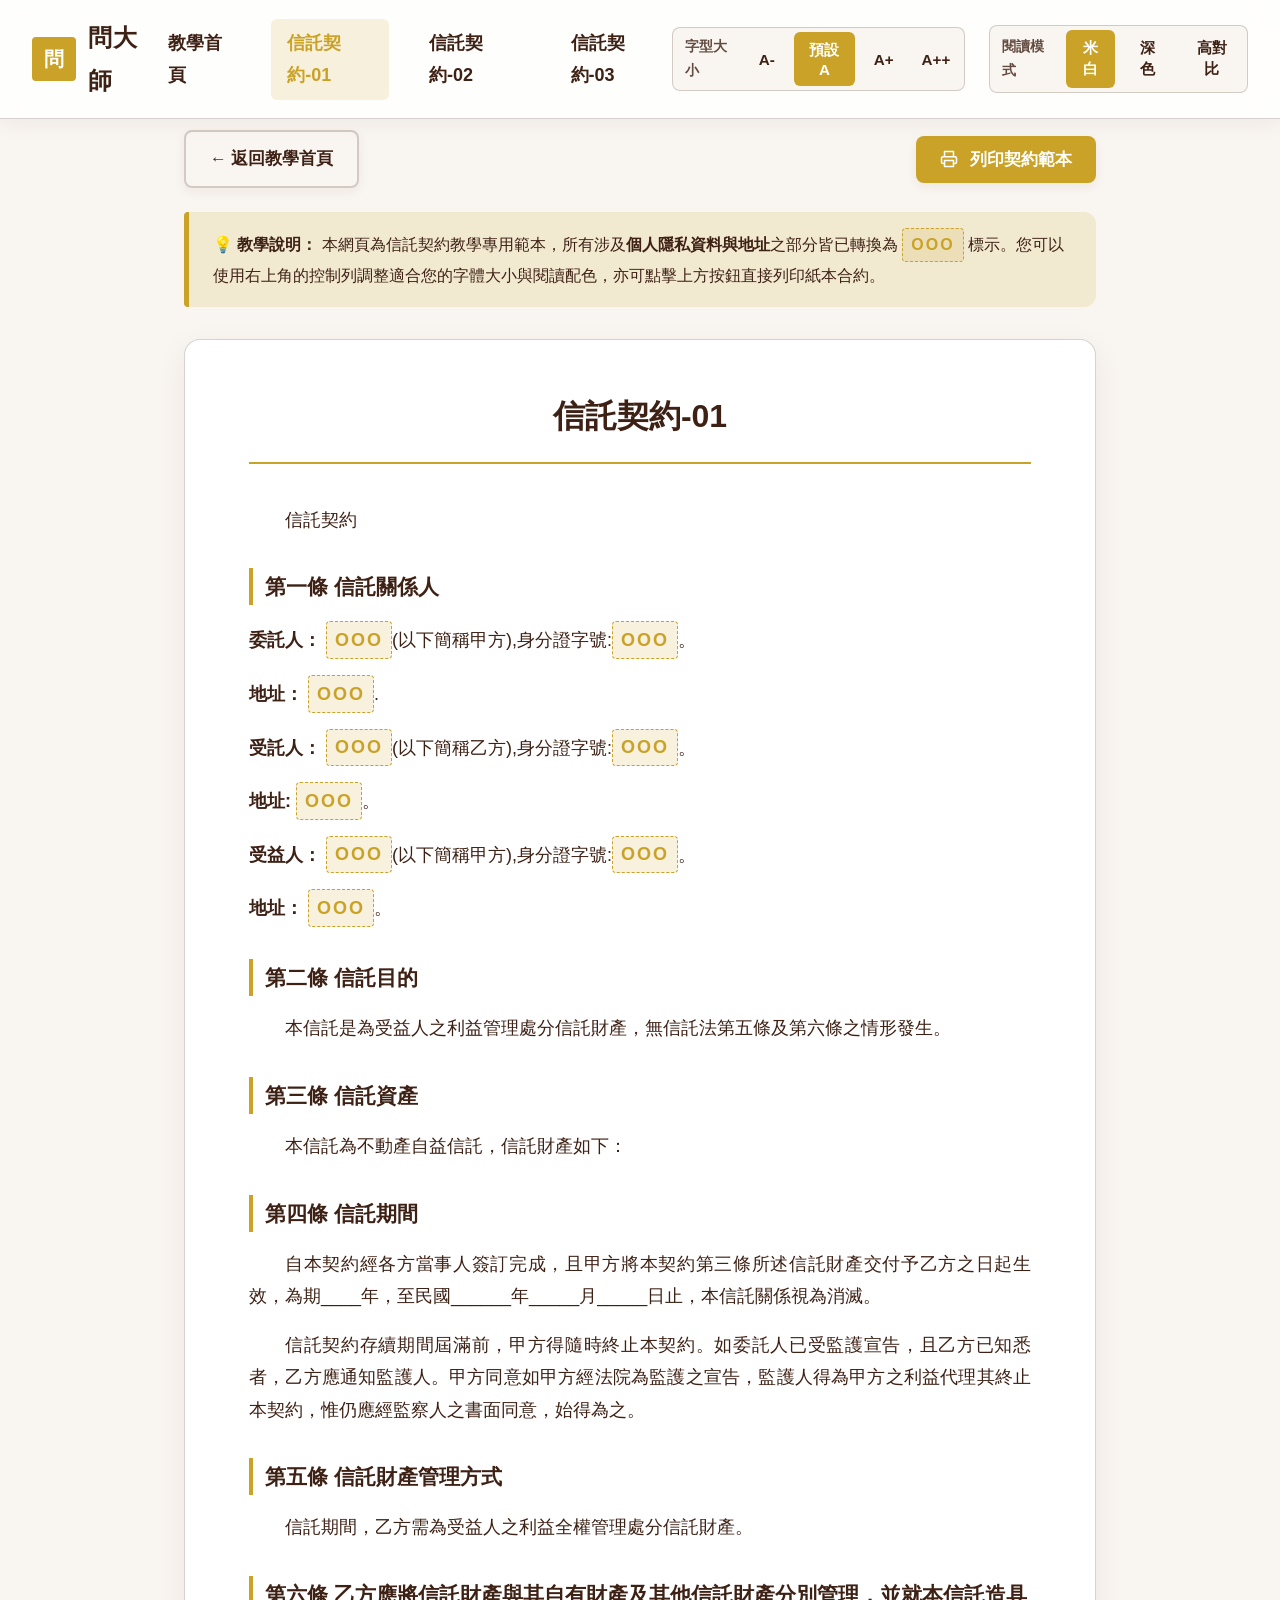
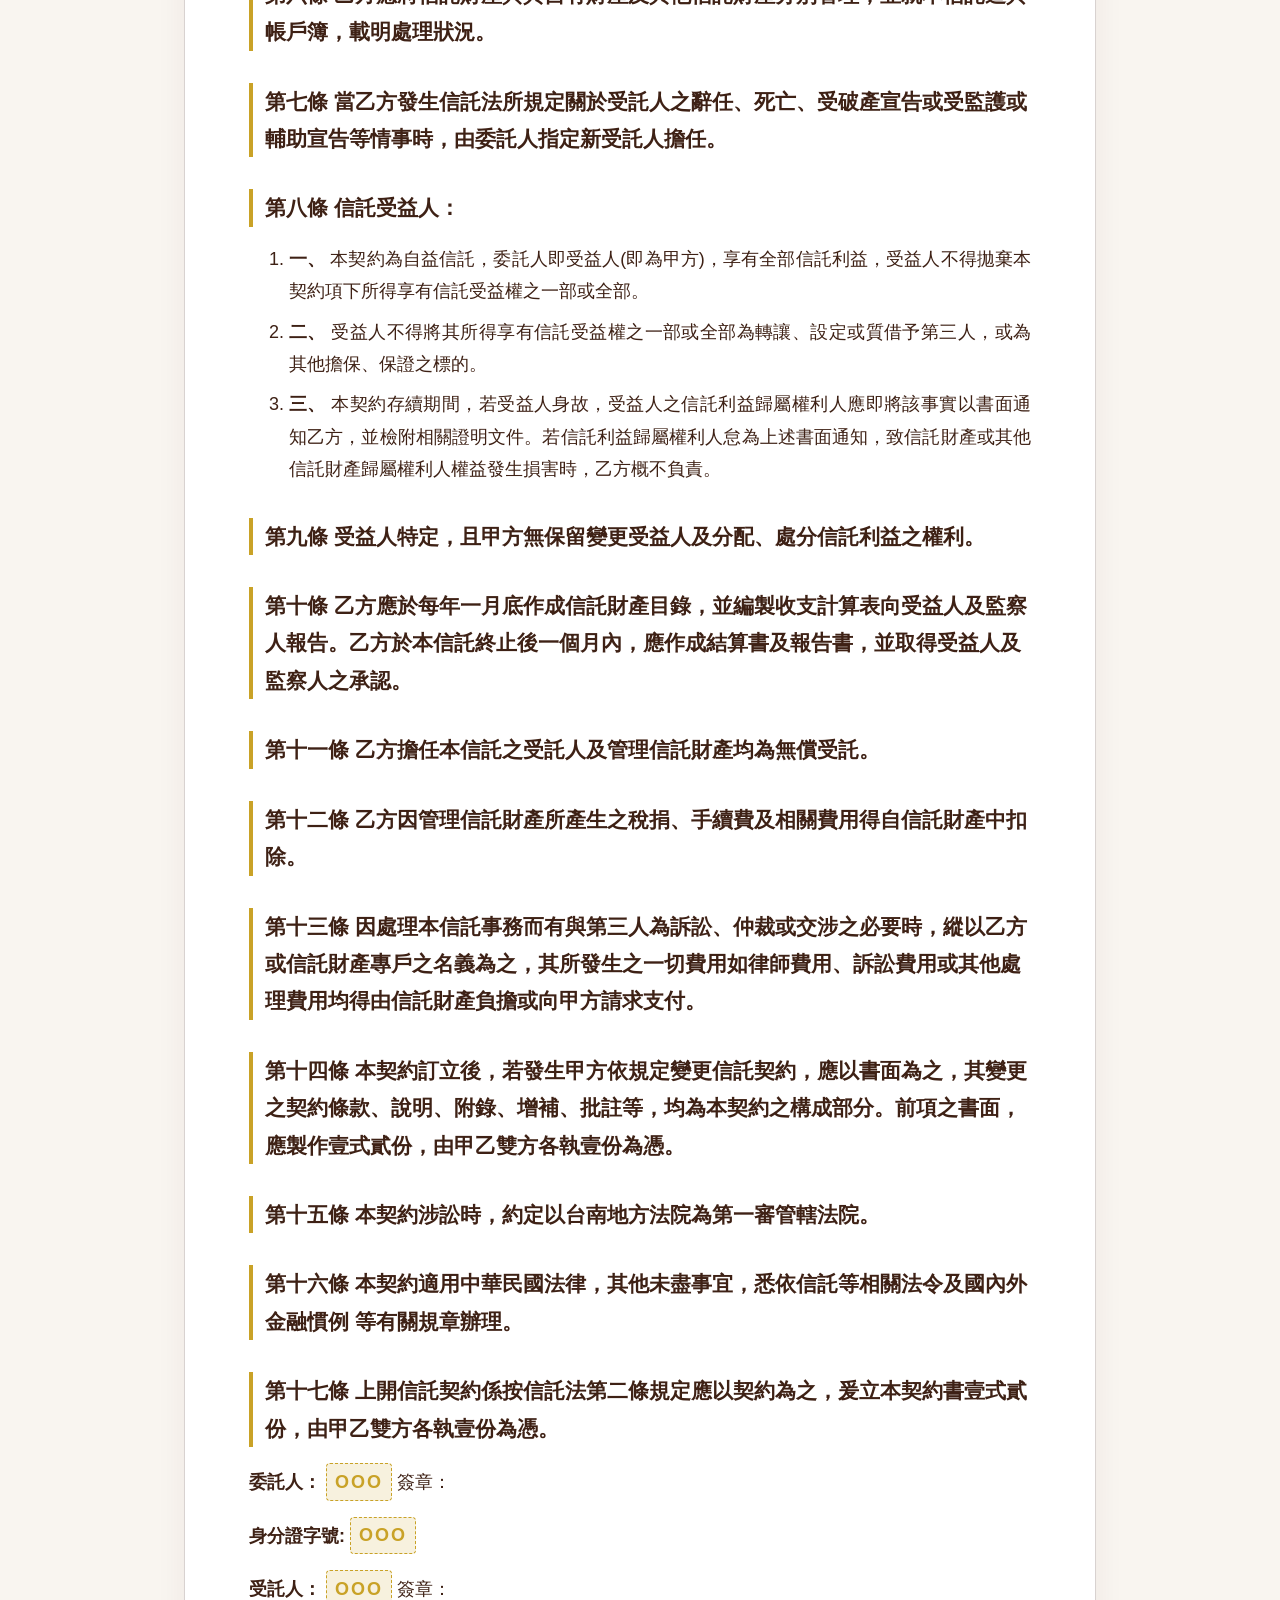
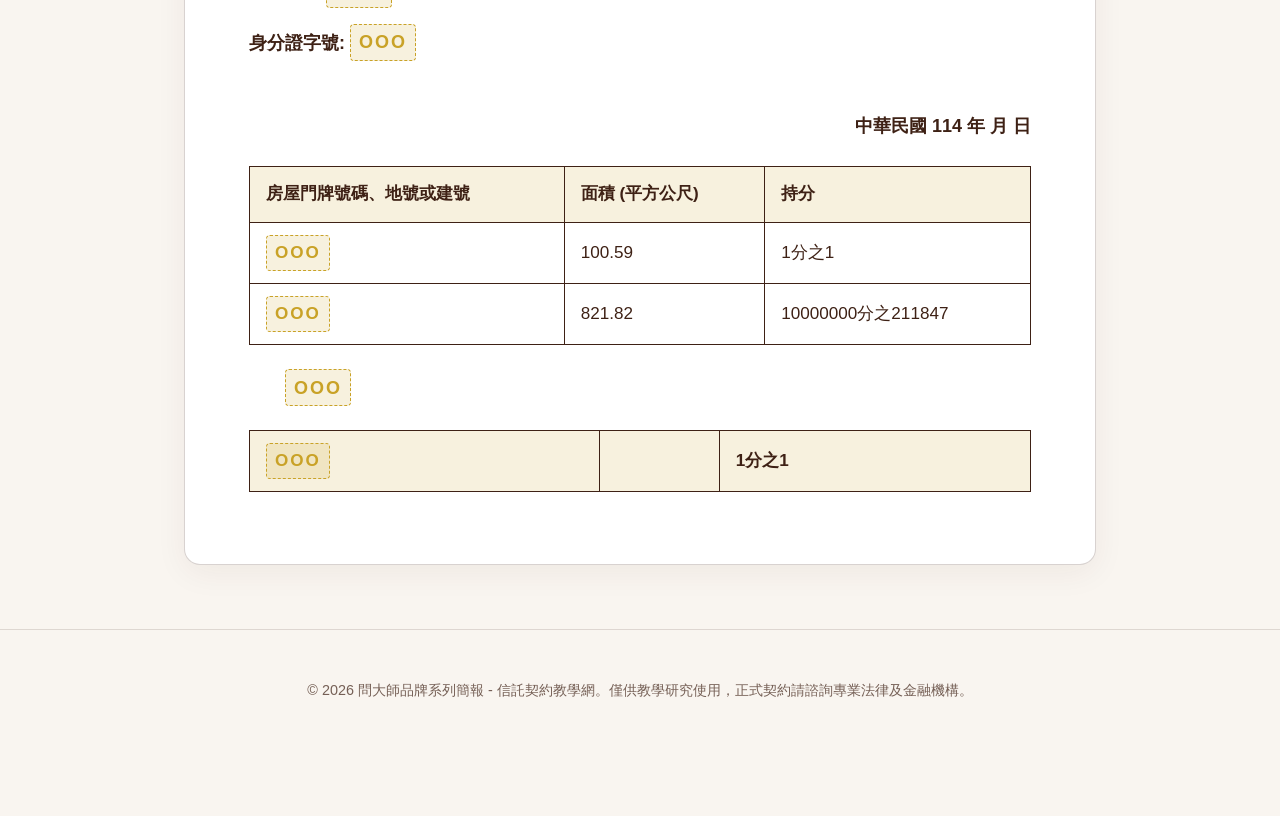
==== 信託契約-01.html @ 3332a733 "feat: initial commit of trust contract templates for teaching" ====
<!DOCTYPE html>
<html lang="zh-TW">
<head>
  <meta charset="UTF-8">
  <meta name="viewport" content="width=device-width, initial-scale=1.0">
  <title>信託契約-01 - 問大師信託契約教學網</title>
  <meta name="description" content="提供最清晰、無障礙的信託契約範本教學，專為熟齡及高齡學生設計，字型加大、對比清晰、支援列印。">
  <link rel="stylesheet" href="style.css">
</head>
<body>

  <!-- 頂部無障礙導覽列 -->
  <header class="top-bar">
    <a href="index.html" class="brand">
      <span class="brand-logo">問</span>
      <span class="brand-name">問大師</span>
    </a>
    <nav class="nav-links">
      <a href="index.html" id="nav-home" class="">教學首頁</a>
      <a href="信託契約-01.html" id="nav-c1" class="active">信託契約-01</a>
      <a href="信託契約-02.html" id="nav-c2" class="">信託契約-02</a>
      <a href="信託契約-03.html" id="nav-c3" class="">信託契約-03</a>
    </nav>
    <div class="accessibility-bar">
      <div class="control-group" id="font-controls">
        <span class="control-label">字型大小</span>
        <button class="btn-acc" id="btn-font-sm" title="小字級">A-</button>
        <button class="btn-acc" id="btn-font-md" title="預設字級">預設 A</button>
        <button class="btn-acc" id="btn-font-lg" title="大字級">A+</button>
        <button class="btn-acc" id="btn-font-xl" title="超大字級">A++</button>
      </div>
      <div class="control-group" id="theme-controls">
        <span class="control-label">閱讀模式</span>
        <button class="btn-acc" id="btn-theme-cream" title="護眼米白">米白</button>
        <button class="btn-acc" id="btn-theme-dark" title="護眼深色">深色</button>
        <button class="btn-acc" id="btn-theme-contrast" title="高對比度">高對比</button>
      </div>
    </div>
  </header>

  <main class="container">
    <div class="action-bar">
      <a href="index.html" class="btn-action btn-secondary">&larr; 返回教學首頁</a>
      <button class="btn-action" id="btn-print">
        <svg width="18" height="18" viewBox="0 0 24 24" fill="none" stroke="currentColor" stroke-width="2" stroke-linecap="round" stroke-linejoin="round" style="margin-right: 4px;"><path d="M6 9V2h12v7M6 18H4a2 2 0 0 1-2-2v-5a2 2 0 0 1 2-2h16a2 2 0 0 1 2 2v5a2 2 0 0 1-2 2h-2"/><path d="M6 14h12v8H6z"/></svg>
        列印契約範本
      </button>
    </div>

    <div class="info-alert">
      <strong>💡 教學說明：</strong> 本網頁為信託契約教學專用範本，所有涉及<strong>個人隱私資料與地址</strong>之部分皆已轉換為 <span class="redacted">OOO</span> 標示。您可以使用右上角的控制列調整適合您的字體大小與閱讀配色，亦可點擊上方按鈕直接列印紙本合約。
    </div>

    <article class="contract-paper">
      <h1 class="contract-title">信託契約-01</h1>
      <p class="contract-p">信託契約</p>
<div class="contract-section"><h3>第一條 信託關係人</h3></div>
<p class="contract-p no-indent"><strong>委託人：</strong> <span class="redacted">OOO</span>(以下簡稱甲方),身分證字號:<span class="redacted">OOO</span>。</p>
<p class="contract-p no-indent"><strong>地址：</strong> <span class="redacted">OOO</span>.</p>
<p class="contract-p no-indent"><strong>受託人：</strong> <span class="redacted">OOO</span>(以下簡稱乙方),身分證字號:<span class="redacted">OOO</span>。</p>
<p class="contract-p no-indent"><strong>地址:</strong> <span class="redacted">OOO</span>。</p>
<p class="contract-p no-indent"><strong>受益人：</strong> <span class="redacted">OOO</span>(以下簡稱甲方),身分證字號:<span class="redacted">OOO</span>。</p>
<p class="contract-p no-indent"><strong>地址：</strong> <span class="redacted">OOO</span>。</p>
<div class="contract-section"><h3>第二條 信託目的</h3></div>
<p class="contract-p">本信託是為受益人之利益管理處分信託財產，無信託法第五條及第六條之情形發生。</p>
<div class="contract-section"><h3>第三條 信託資產</h3></div>
<p class="contract-p">本信託為不動產自益信託，信託財產如下：</p>
<div class="contract-section"><h3>第四條 信託期間</h3></div>
<p class="contract-p">自本契約經各方當事人簽訂完成，且甲方將本契約第三條所述信託財產交付予乙方之日起生效，為期____年，至民國______年_____月_____日止，本信託關係視為消滅。</p>
<p class="contract-p">信託契約存續期間屆滿前，甲方得隨時終止本契約。如委託人已受監護宣告，且乙方已知悉者，乙方應通知監護人。甲方同意如甲方經法院為監護之宣告，監護人得為甲方之利益代理其終止本契約，惟仍應經監察人之書面同意，始得為之。</p>
<div class="contract-section"><h3>第五條 信託財產管理方式</h3></div>
<p class="contract-p">信託期間，乙方需為受益人之利益全權管理處分信託財產。</p>
<div class="contract-section"><h3>第六條 乙方應將信託財產與其自有財產及其他信託財產分別管理，並就本信託造具帳戶簿，載明處理狀況。</h3></div>
<div class="contract-section"><h3>第七條 當乙方發生信託法所規定關於受託人之辭任、死亡、受破產宣告或受監護或輔助宣告等情事時，由委託人指定新受託人擔任。</h3></div>
<div class="contract-section"><h3>第八條 信託受益人：</h3></div>
<ol class="contract-list"><li><strong>一、</strong> 本契約為自益信託，委託人即受益人(即為甲方)，享有全部信託利益，受益人不得拋棄本契約項下所得享有信託受益權之一部或全部。</li><li><strong>二、</strong> 受益人不得將其所得享有信託受益權之一部或全部為轉讓、設定或質借予第三人，或為其他擔保、保證之標的。</li><li><strong>三、</strong> 本契約存續期間，若受益人身故，受益人之信託利益歸屬權利人應即將該事實以書面通知乙方，並檢附相關證明文件。若信託利益歸屬權利人怠為上述書面通知，致信託財產或其他信託財產歸屬權利人權益發生損害時，乙方概不負責。</li></ol>
<div class="contract-section"><h3>第九條 受益人特定，且甲方無保留變更受益人及分配、處分信託利益之權利。</h3></div>
<div class="contract-section"><h3>第十條 乙方應於每年一月底作成信託財產目錄，並編製收支計算表向受益人及監察人報告。乙方於本信託終止後一個月內，應作成結算書及報告書，並取得受益人及監察人之承認。</h3></div>
<div class="contract-section"><h3>第十一條 乙方擔任本信託之受託人及管理信託財產均為無償受託。</h3></div>
<div class="contract-section"><h3>第十二條 乙方因管理信託財產所產生之稅捐、手續費及相關費用得自信託財產中扣除。</h3></div>
<div class="contract-section"><h3>第十三條 因處理本信託事務而有與第三人為訴訟、仲裁或交涉之必要時，縱以乙方或信託財產專戶之名義為之，其所發生之一切費用如律師費用、訴訟費用或其他處理費用均得由信託財產負擔或向甲方請求支付。</h3></div>
<div class="contract-section"><h3>第十四條 本契約訂立後，若發生甲方依規定變更信託契約，應以書面為之，其變更之契約條款、說明、附錄、增補、批註等，均為本契約之構成部分。前項之書面，應製作壹式貳份，由甲乙雙方各執壹份為憑。</h3></div>
<div class="contract-section"><h3>第十五條 本契約涉訟時，約定以台南地方法院為第一審管轄法院。</h3></div>
<div class="contract-section"><h3>第十六條 本契約適用中華民國法律，其他未盡事宜，悉依信託等相關法令及國內外金融慣例   等有關規章辦理。</h3></div>
<div class="contract-section"><h3>第十七條 上開信託契約係按信託法第二條規定應以契約為之，爰立本契約書壹式貳份，由甲乙雙方各執壹份為憑。</h3></div>
<p class="contract-p no-indent"><strong>委託人：</strong> <span class="redacted">OOO</span>           簽章：</p>
<p class="contract-p no-indent"><strong>身分證字號:</strong> <span class="redacted">OOO</span></p>
<p class="contract-p no-indent"><strong>受託人：</strong> <span class="redacted">OOO</span>      簽章：</p>
<p class="contract-p no-indent"><strong>身分證字號:</strong> <span class="redacted">OOO</span></p>
<br><p class="contract-p no-indent" style="text-align: right; font-weight: bold;">中華民國 114 年   月   日</p>
<table class="contract-table">
  <tr>
    <th>房屋門牌號碼、地號或建號</th>
    <th>面積 (平方公尺)</th>
    <th>持分</th>
  </tr>
  <tr>
    <td><span class="redacted">OOO</span></td>
    <td>100.59</td>
    <td>1分之1</td>
  </tr>
  <tr>
    <td><span class="redacted">OOO</span></td>
    <td>821.82</td>
    <td>10000000分之211847</td>
  </tr>
</table>
<p class="contract-p"><span class="redacted">OOO</span></p>
<table class="contract-table">
  <tr>
    <th><span class="redacted">OOO</span></th>
    <th></th>
    <th>1分之1</th>
  </tr>
</table>
    </article>
  </main>

  <footer>
    <p>&copy; 2026 問大師品牌系列簡報 - 信託契約教學網。僅供教學研究使用，正式契約請諮詢專業法律及金融機構。</p>
  </footer>

  <script src="script.js"></script>
</body>
</html>
---- style.css ----
/*
 * 問大師信託契約教學網 - 共用樣式表
 * 專為 50 歲以上中高齡學生設計，注重高對比度、加大字型與無障礙閱讀
 */

/* 變數定義 */
:root {
  --bg-color: #F9F5F0;          /* 問大師米白底色 */
  --text-color: #3E2115;        /* 問大師深褐文字色 */
  --accent-color: #C9A227;      /* 問大師金色 */
  --accent-light: rgba(201, 162, 39, 0.15);
  --border-color: rgba(62, 33, 21, 0.2);
  --card-bg: #FFFFFF;
  --shadow-color: rgba(62, 33, 21, 0.06);
  --button-text: #FFFFFF;
  --topbar-bg: rgba(255, 255, 255, 0.85); /* 米白模式半透明背景 */
  
  /* 預設字型大小 (18px) */
  --base-font-size: 1.125rem;
}

/* 深色模式變數 */
[data-theme="dark"] {
  --bg-color: #1F1510;          /* 深褐黑色 */
  --text-color: #F5EBE6;        /* 淺米色 */
  --accent-color: #E5B830;      /* 亮金色 */
  --accent-light: rgba(229, 184, 48, 0.2);
  --border-color: rgba(245, 235, 230, 0.2);
  --card-bg: #2C1E17;
  --shadow-color: rgba(0, 0, 0, 0.2);
  --button-text: #1F1510;
  --topbar-bg: rgba(44, 30, 23, 0.85);   /* 深色模式半透明背景 */
}

/* 高對比模式變數 */
[data-theme="high-contrast"] {
  --bg-color: #000000;          /* 純黑 */
  --text-color: #FFFFFF;        /* 純白 */
  --accent-color: #FFFF00;      /* 純黃 */
  --accent-light: rgba(255, 255, 0, 0.25);
  --border-color: #FFFFFF;
  --card-bg: #000000;
  --shadow-color: transparent;
  --button-text: #000000;
  --topbar-bg: #000000;                 /* 高對比不透明背景 */
}

/* 基本設定 */
* {
  box-sizing: border-box;
  margin: 0;
  padding: 0;
  transition: background-color 0.3s, color 0.3s, border-color 0.3s;
}

body {
  font-family: -apple-system, BlinkMacSystemFont, "Segoe UI", Roboto, "Helvetica Neue", Arial, "Microsoft JhengHei", sans-serif;
  background-color: var(--bg-color);
  color: var(--text-color);
  line-height: 1.8;
  font-size: var(--base-font-size);
  padding-top: 90px;             /* 預留空間給固定在頂部的標題列 */
  padding-bottom: 4rem;
}

/* 學生字型級別控制 */
body.font-size-sm {
  --base-font-size: 0.95rem; /* ~15px */
}
body.font-size-md {
  --base-font-size: 1.125rem; /* ~18px (預設) */
}
body.font-size-lg {
  --base-font-size: 1.375rem; /* ~22px */
}
body.font-size-xl {
  --base-font-size: 1.625rem; /* ~26px */
}

/* 網頁頂部控制列 */
.top-bar {
  background-color: var(--topbar-bg);
  backdrop-filter: blur(12px);
  -webkit-backdrop-filter: blur(12px);
  border-bottom: 1px solid var(--border-color);
  padding: 1rem 2rem;
  display: flex;
  justify-content: space-between;
  align-items: center;
  position: fixed;
  top: 0;
  left: 0;
  width: 100%;
  z-index: 100;
  box-shadow: 0 4px 20px var(--shadow-color);
  transition: transform 0.3s cubic-bezier(0.4, 0, 0.2, 1), opacity 0.3s ease-in-out;
}

/* 浮動式標題列隱藏狀態 */
.top-bar.hidden {
  transform: translateY(-100%);
  opacity: 0;
  pointer-events: none;
}

.brand {
  display: flex;
  align-items: center;
  gap: 0.75rem;
  text-decoration: none;
}

.brand-logo {
  background-color: var(--accent-color);
  color: var(--button-text);
  font-weight: bold;
  padding: 0.25rem 0.75rem;
  border-radius: 4px;
  font-size: 1.25rem;
}

.brand-name {
  color: var(--text-color);
  font-weight: 800;
  font-size: 1.5rem;
  letter-spacing: 1px;
}

.nav-links {
  display: flex;
  gap: 1.5rem;
  align-items: center;
}

.nav-links a {
  color: var(--text-color);
  text-decoration: none;
  font-weight: 600;
  padding: 0.5rem 1rem;
  border-radius: 6px;
  transition: all 0.2s;
}

.nav-links a:hover, .nav-links a.active {
  background-color: var(--accent-light);
  color: var(--accent-color);
}

/* 無障礙工具列 */
.accessibility-bar {
  display: flex;
  gap: 1.5rem;
  align-items: center;
}

.control-group {
  display: flex;
  align-items: center;
  gap: 0.5rem;
  background-color: var(--bg-color);
  padding: 0.25rem;
  border-radius: 8px;
  border: 1px solid var(--border-color);
}

.control-label {
  font-size: 0.85rem;
  padding: 0 0.5rem;
  font-weight: 600;
  opacity: 0.8;
}

.btn-acc {
  background: transparent;
  border: none;
  color: var(--text-color);
  padding: 0.5rem 0.75rem;
  font-size: 0.95rem;
  font-weight: bold;
  border-radius: 6px;
  cursor: pointer;
  transition: all 0.2s;
  min-width: 32px;
  display: inline-flex;
  justify-content: center;
  align-items: center;
}

.btn-acc:hover, .btn-acc.active {
  background-color: var(--accent-color);
  color: var(--button-text);
}

/* 網頁主容器 */
.container {
  max-width: 960px;
  margin: 2.5rem auto;
  padding: 0 1.5rem;
}

/* 首頁英雄區 */
.hero-section {
  text-align: center;
  padding: 3rem 1.5rem;
  background: linear-gradient(135deg, var(--card-bg) 0%, var(--bg-color) 100%);
  border-radius: 16px;
  border: 1px solid var(--border-color);
  margin-bottom: 3rem;
  box-shadow: 0 8px 30px var(--shadow-color);
}

.hero-section h1 {
  font-size: 2.25rem;
  margin-bottom: 1rem;
  color: var(--text-color);
  font-weight: 800;
}

.hero-section p {
  font-size: 1.2rem;
  max-width: 700px;
  margin: 0 auto 1.5rem;
  opacity: 0.85;
}

/* 契約卡片列表 */
.card-grid {
  display: grid;
  grid-template-columns: repeat(auto-fit, minmax(280px, 1fr));
  gap: 2rem;
  margin-top: 1.5rem;
}

.contract-card {
  background-color: var(--card-bg);
  border: 1px solid var(--border-color);
  border-radius: 14px;
  padding: 2rem;
  display: flex;
  flex-direction: column;
  box-shadow: 0 6px 18px var(--shadow-color);
  transition: transform 0.2s, box-shadow 0.2s;
  text-decoration: none;
  color: var(--text-color);
}

.contract-card:hover {
  transform: translateY(-4px);
  box-shadow: 0 12px 28px rgba(62, 33, 21, 0.12);
  border-color: var(--accent-color);
}

.card-tag {
  background-color: var(--accent-light);
  color: var(--accent-color);
  padding: 0.25rem 0.75rem;
  border-radius: 4px;
  font-weight: bold;
  font-size: 0.85rem;
  align-self: flex-start;
  margin-bottom: 1rem;
}

.contract-card h2 {
  font-size: 1.5rem;
  margin-bottom: 0.75rem;
  font-weight: 700;
}

.contract-card p {
  font-size: 1rem;
  opacity: 0.8;
  margin-bottom: 1.5rem;
  flex-grow: 1;
}

.card-link {
  color: var(--accent-color);
  font-weight: bold;
  display: flex;
  align-items: center;
  gap: 0.5rem;
  margin-top: auto;
}

/* 契約內容區 */
.contract-paper {
  background-color: var(--card-bg);
  border: 1px solid var(--border-color);
  border-radius: 16px;
  padding: 3rem 4rem;
  box-shadow: 0 8px 32px var(--shadow-color);
  margin-top: 2rem;
}

.contract-title {
  text-align: center;
  font-size: 2rem;
  margin-bottom: 2.5rem;
  color: var(--text-color);
  border-bottom: 2px solid var(--accent-color);
  padding-bottom: 1rem;
  font-weight: 800;
}

.contract-section {
  margin-top: 2rem;
}

.contract-section h3 {
  font-size: 1.3rem;
  margin-bottom: 1rem;
  color: var(--text-color);
  border-left: 4px solid var(--accent-color);
  padding-left: 0.75rem;
  font-weight: 700;
}

.contract-p {
  margin-bottom: 1rem;
  text-indent: 2em;
  text-align: justify;
}

.contract-p.no-indent {
  text-indent: 0;
}

.contract-list {
  margin-left: 2.5rem;
  margin-bottom: 1rem;
}

.contract-list li {
  margin-bottom: 0.5rem;
  text-align: justify;
}

/* 個資去識別化標示 */
.redacted {
  background-color: var(--accent-light);
  border: 1px dashed var(--accent-color);
  color: var(--accent-color);
  padding: 0.1rem 0.5rem;
  border-radius: 4px;
  font-weight: bold;
  letter-spacing: 2px;
  display: inline-block;
  text-indent: 0 !important;
}

/* 契約表格 */
.contract-table {
  width: 100%;
  border-collapse: collapse;
  margin: 1.5rem 0;
  font-size: 0.95em;
}

.contract-table th, .contract-table td {
  border: 1px solid var(--text-color);
  padding: 0.75rem 1rem;
  text-align: left;
}

.contract-table th {
  background-color: var(--accent-light);
  font-weight: bold;
}

/* 列印及操作按鈕 */
.action-bar {
  display: flex;
  justify-content: space-between;
  align-items: center;
  margin-bottom: 1.5rem;
}

.btn-action {
  background-color: var(--accent-color);
  color: var(--button-text);
  border: none;
  padding: 0.75rem 1.5rem;
  border-radius: 8px;
  font-weight: bold;
  font-size: 1.05rem;
  cursor: pointer;
  display: inline-flex;
  align-items: center;
  gap: 0.5rem;
  text-decoration: none;
  box-shadow: 0 4px 12px var(--shadow-color);
  transition: all 0.2s;
}

.btn-action:hover {
  transform: translateY(-2px);
  box-shadow: 0 6px 16px rgba(201, 162, 39, 0.3);
  opacity: 0.9;
}

.btn-secondary {
  background-color: transparent;
  color: var(--text-color);
  border: 2px solid var(--border-color);
}

.btn-secondary:hover {
  background-color: var(--accent-light);
  border-color: var(--accent-color);
  color: var(--accent-color);
}

/* 提示卡片 */
.info-alert {
  background-color: var(--accent-light);
  border-left: 5px solid var(--accent-color);
  padding: 1rem 1.5rem;
  border-radius: 4px 12px 12px 4px;
  margin-bottom: 2rem;
  font-size: 1rem;
}

/* 頁尾 */
footer {
  text-align: center;
  padding: 3rem 1.5rem;
  font-size: 0.9rem;
  opacity: 0.7;
  border-top: 1px solid var(--border-color);
  margin-top: 4rem;
}

/* RWD 響應式調整 */
@media (max-width: 768px) {
  body {
    padding-top: 195px;          /* 手機版標題列折行，增加頂部間距 */
  }
  .top-bar {
    flex-direction: column;
    gap: 1rem;
    padding: 1rem;
  }
  .nav-links {
    flex-wrap: wrap;
    justify-content: center;
  }
  .contract-paper {
    padding: 2rem;
  }
  .accessibility-bar {
    flex-direction: column;
    width: 100%;
    gap: 0.75rem;
  }
  .control-group {
    width: 100%;
    justify-content: space-between;
  }
}

/* 列印專用樣式 */
@media print {
  body {
    background-color: #FFFFFF !important;
    color: #000000 !important;
    font-size: 12pt !important;
  }
  
  .top-bar, .accessibility-bar, .action-bar, footer, .info-alert {
    display: none !important;
  }
  
  .container {
    max-width: 100% !important;
    margin: 0 !important;
    padding: 0 !important;
  }
  
  .contract-paper {
    border: none !important;
    box-shadow: none !important;
    padding: 0 !important;
    background-color: transparent !important;
  }
  
  .contract-title {
    border-bottom: 2px solid #000000 !important;
    color: #000000 !important;
  }
  
  .redacted {
    background-color: transparent !important;
    border: 1px solid #000000 !important;
    color: #000000 !important;
  }
  
  .contract-table th {
    background-color: #F0F0F0 !important;
    color: #000000 !important;
  }
  
  .contract-table th, .contract-table td {
    border: 1px solid #000000 !important;
  }
}
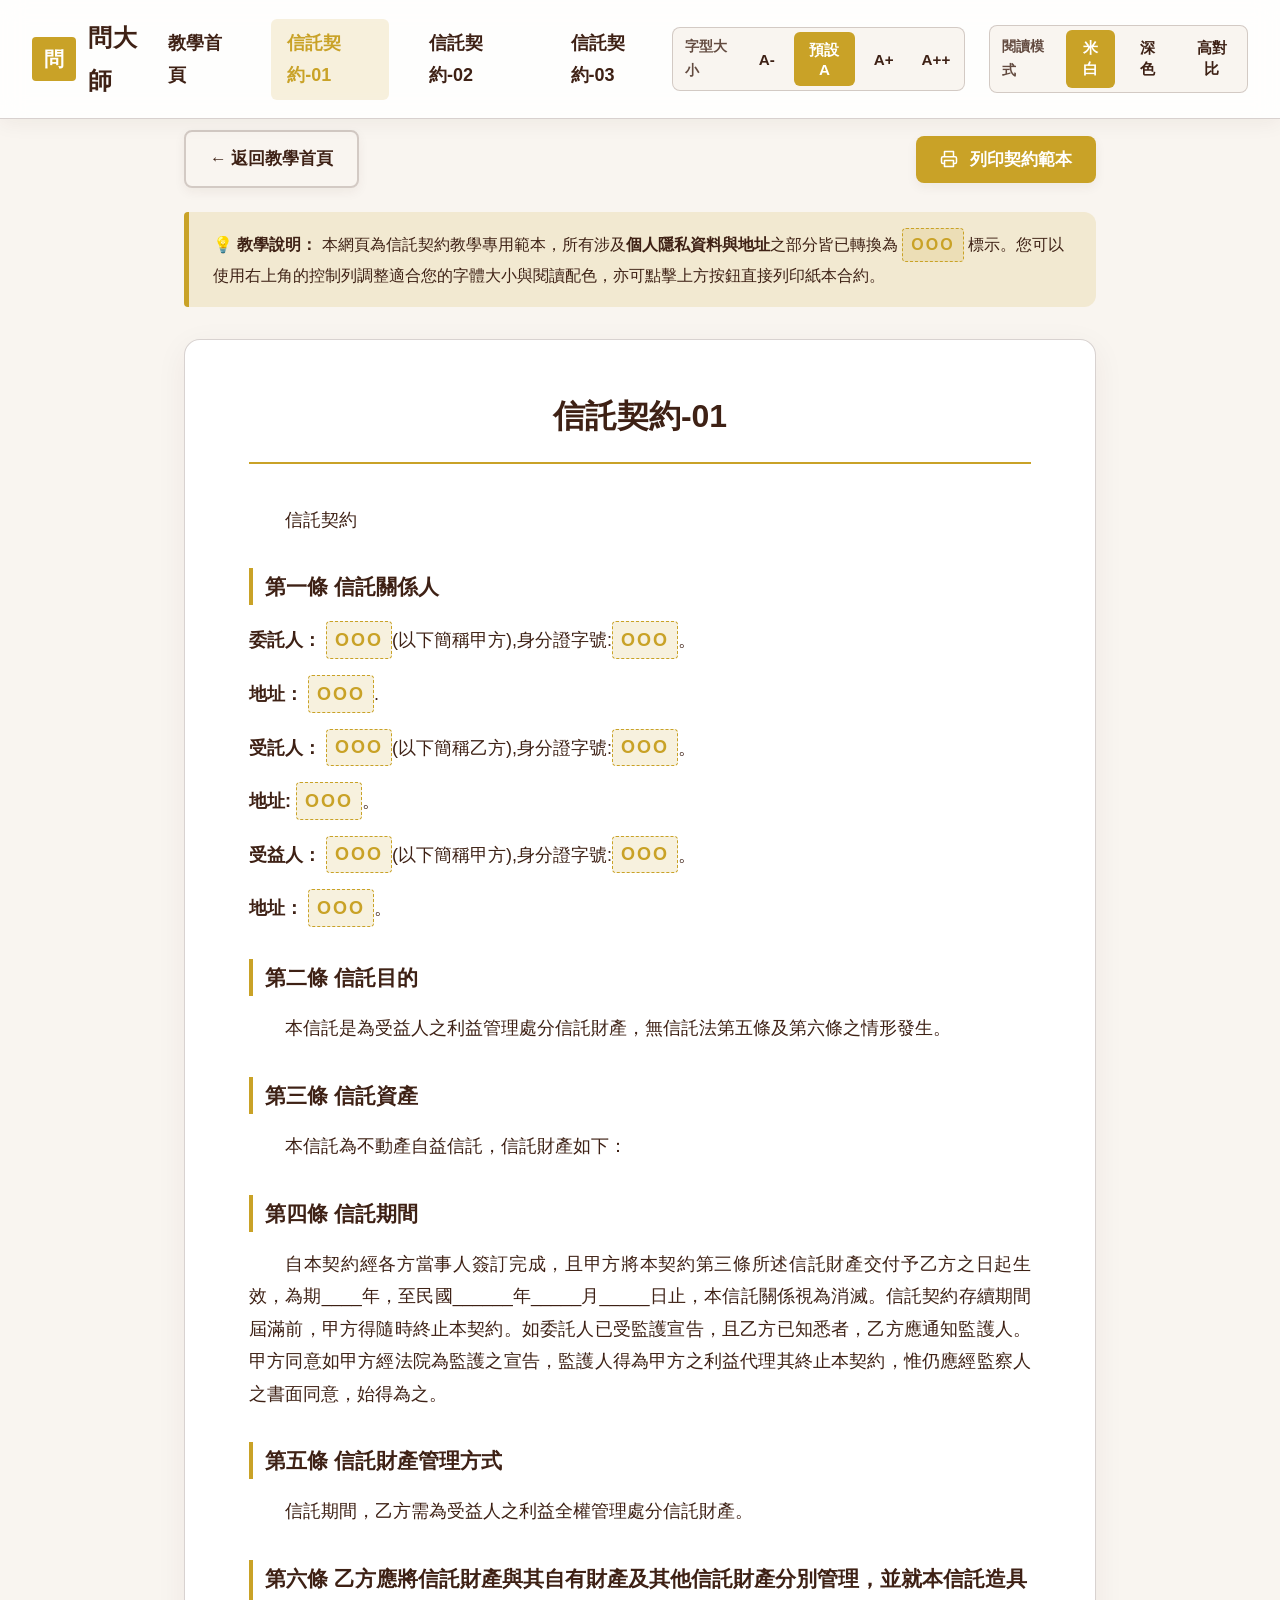
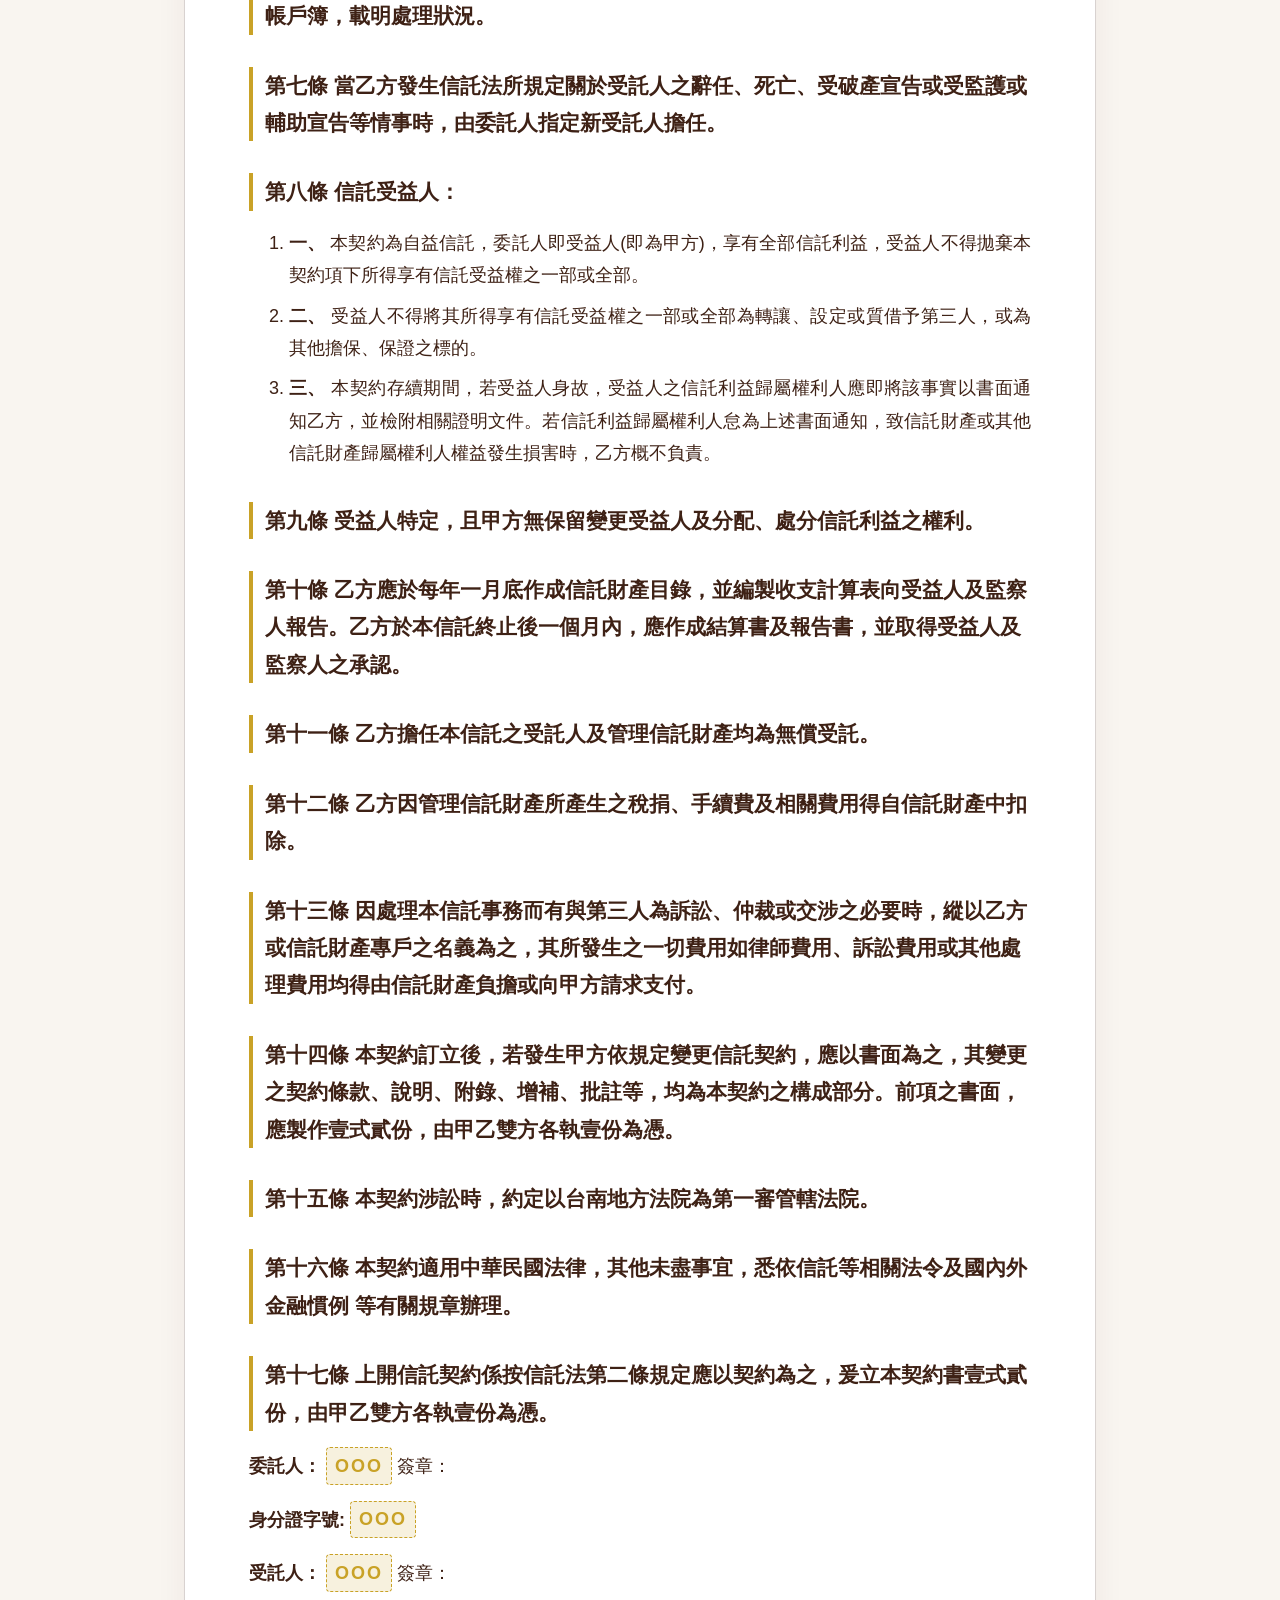
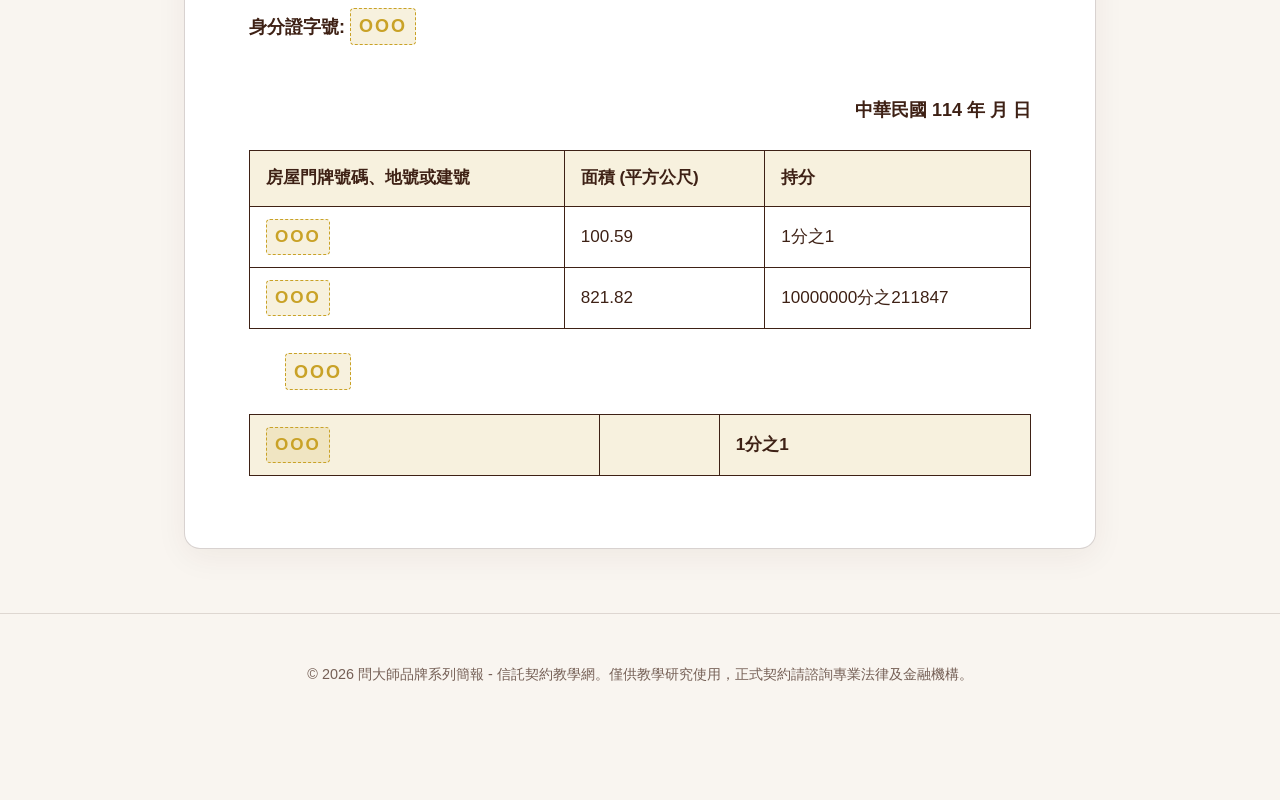
==== commit 009af892: "fix: merge consecutive lines in contracts and replace supervisor names with relationships in Contrac" ====
--- a/信託契約-01.html
+++ b/信託契約-01.html
@@ -66,8 +66,7 @@
 <div class="contract-section"><h3>第三條 信託資產</h3></div>
 <p class="contract-p">本信託為不動產自益信託，信託財產如下：</p>
 <div class="contract-section"><h3>第四條 信託期間</h3></div>
-<p class="contract-p">自本契約經各方當事人簽訂完成，且甲方將本契約第三條所述信託財產交付予乙方之日起生效，為期____年，至民國______年_____月_____日止，本信託關係視為消滅。</p>
-<p class="contract-p">信託契約存續期間屆滿前，甲方得隨時終止本契約。如委託人已受監護宣告，且乙方已知悉者，乙方應通知監護人。甲方同意如甲方經法院為監護之宣告，監護人得為甲方之利益代理其終止本契約，惟仍應經監察人之書面同意，始得為之。</p>
+<p class="contract-p">自本契約經各方當事人簽訂完成，且甲方將本契約第三條所述信託財產交付予乙方之日起生效，為期____年，至民國______年_____月_____日止，本信託關係視為消滅。信託契約存續期間屆滿前，甲方得隨時終止本契約。如委託人已受監護宣告，且乙方已知悉者，乙方應通知監護人。甲方同意如甲方經法院為監護之宣告，監護人得為甲方之利益代理其終止本契約，惟仍應經監察人之書面同意，始得為之。</p>
 <div class="contract-section"><h3>第五條 信託財產管理方式</h3></div>
 <p class="contract-p">信託期間，乙方需為受益人之利益全權管理處分信託財產。</p>
 <div class="contract-section"><h3>第六條 乙方應將信託財產與其自有財產及其他信託財產分別管理，並就本信託造具帳戶簿，載明處理狀況。</h3></div>
